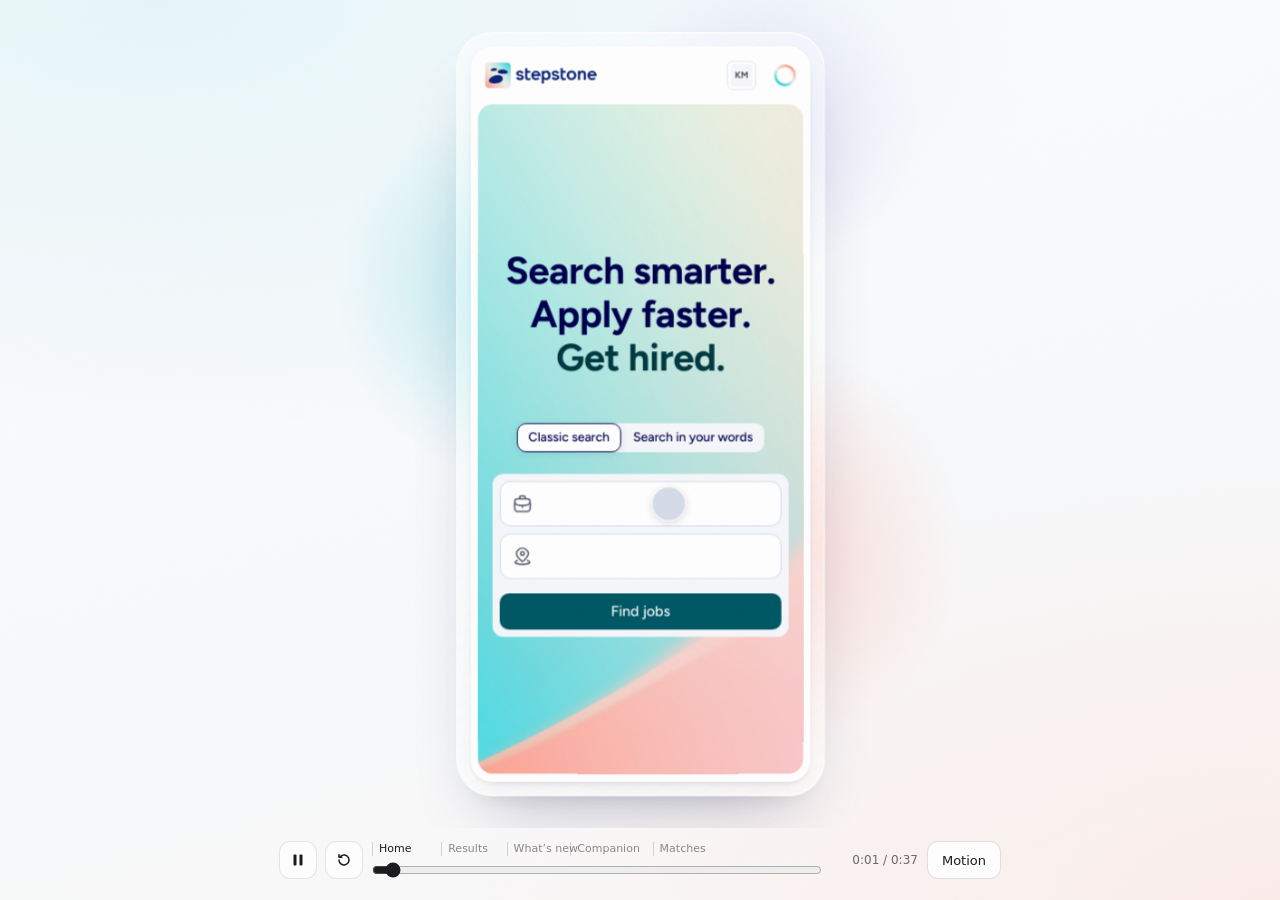
==== demos/stepstone/index.html @ a280b24b "Add animated Stepstone product demo to the Stepstone work card Five-state AI job search walkthrough " ====
<!doctype html>
<html lang="en">
  <head>
    <meta charset="utf-8" />
    <meta name="viewport" content="width=device-width, initial-scale=1" />
    <title>Stepstone — AI job search, product demo</title>
    <link rel="preconnect" href="https://fonts.googleapis.com" />
    <link rel="preconnect" href="https://fonts.gstatic.com" crossorigin />
    <!-- Relative Pro (Genesis) is proprietary: use it if installed locally,
         otherwise Figtree is the closest open match in rhythm and shapes. -->
    <link
      href="https://fonts.googleapis.com/css2?family=Figtree:wght@400;500;700&display=swap"
      rel="stylesheet"
    />
    <link rel="stylesheet" href="demo.css?v=3" />
  </head>
  <body>
    <main class="viewer">
      <div class="stage" id="stage">
        <div class="fitbox" id="fitbox">
          <span class="orb orb--teal" aria-hidden="true"></span>
          <span class="orb orb--lilac" aria-hidden="true"></span>
          <span class="orb orb--peach" aria-hidden="true"></span>
          <div class="cam" id="cam">
            <div class="glass" aria-hidden="true"></div>
            <div class="phone" id="phone" aria-label="Animated product demo" role="img">

              <!-- ═════════ BASE: header shared by Home + Results ═════════ -->
              <header class="hdr" id="hdr">
                <div class="brand" id="brand">
                  <span class="brand-icon">
                    <img class="brand-bg" src="assets/logo-bg.svg" alt="" />
                    <img class="brand-stones" src="assets/logo-stones.svg" alt="" />
                  </span>
                  <img class="brand-word" src="assets/wordmark.svg" alt="stepstone" />
                </div>
                <div class="menu" id="menu">
                  <span class="avatar"><span><i>KM</i></span></span>
                  <img class="spin24" id="hdrSpin" src="assets/ai-spinner.svg" alt="" />
                </div>
              </header>

              <!-- ═════════ STATE 1: Home / Search ═════════ -->
              <section class="home" id="home">
                <div class="hero-bg" id="heroBg">
                  <img class="hero-grad" id="heroGrad" src="assets/home-gradient.png" alt="" />
                </div>
                <div class="hero-content">
                  <h1 class="headline" id="headline">
                    <span>Search smarter.</span>
                    <span>Apply faster.</span>
                    <span class="hired">Get hired.</span>
                  </h1>
                  <div class="search-options">
                    <div class="seg" id="seg">
                      <span class="seg-item is-on">Classic search</span>
                      <span class="seg-item">Search in your words</span>
                    </div>
                    <div class="fields" id="fields">
                      <div class="field" id="inJob">
                        <img src="assets/icon-jobs.svg" alt="" />
                        <span class="field-val"><span id="valJob" data-text="Product Manager"></span><i class="caret" id="caretJob"></i></span>
                      </div>
                      <div class="field" id="inLoc">
                        <img src="assets/icon-location.svg" alt="" />
                        <span class="field-val"><span id="valLoc" data-text="London"></span><i class="caret" id="caretLoc"></i></span>
                      </div>
                      <div class="btn btn-primary btn-block" id="findBtn">Find jobs</div>
                    </div>
                  </div>
                </div>
              </section>

              <!-- Shared surface: search fields → compact criteria header -->
              <div class="morph" id="morphFields"></div>

              <!-- ═════════ STATE 2: Search results ═════════ -->
              <section class="results" id="results">
                <div class="search-track">
                  <div class="track-tabs">
                    <span class="track-plus" id="trackPlus"><img src="assets/icon-plus.svg" alt="" /></span>
                    <span class="track-tab" id="trackTab">
                      <span class="track-tab-label" id="tabLabel">Product Manager</span>
                      <img src="assets/icon-remove.svg" alt="" />
                    </span>
                  </div>
                  <div class="content-area" id="contentArea">
                    <div class="search-content">
                      <div class="chips">
                        <span class="chip" id="chipJob"><span id="chipJobLabel">Product Manager</span></span>
                        <span class="chip" id="chipLoc"><span id="chipLocLabel">London</span><b class="mi" id="chipLocMi">+10mi</b></span>
                        <span class="chip" id="chipMan"><span>Manchester</span><b class="mi">+10mi</b></span>
                      </div>
                      <span class="pencil" id="pencil"><img src="assets/icon-pencil.svg" alt="" /></span>
                    </div>
                    <div class="impact" id="impact">
                      <span class="jobs-count"><img src="assets/icon-jobs16.svg" alt="" />453 Jobs</span>
                      <span class="fit fit--plain"><i class="bar"><b></b><b></b><b></b></i>Strong search</span>
                    </div>
                  </div>
                </div>

                <div class="list" id="list">
                  <div class="toolbar" id="toolbar">
                    <span class="tool"><img src="assets/icon-filter.svg" alt="" />Filters<b class="count">2</b></span>
                    <span class="tool">Best match<img src="assets/icon-sort.svg" alt="" class="sort" /></span>
                  </div>

                  <article class="job" id="job1">
                    <div class="job-top">
                      <span class="co-logo"><img src="assets/logo-wise.png" alt="" /></span>
                      <span class="job-feedback">
                        <img src="assets/icon-not-for-me.svg" alt="" />
                        <img src="assets/icon-heart.svg" alt="" />
                      </span>
                    </div>
                    <div class="job-role">
                      <span class="job-co">Wise</span>
                      <span class="job-title">Senior Product manager</span>
                    </div>
                    <div class="job-body">
                      <div class="job-meta">
                        <span><img src="assets/icon-map-marker.svg" alt="" class="i-marker" />London</span>
                        <span><img src="assets/icon-clock.svg" alt="" />Full time</span>
                        <span><img src="assets/icon-salary.svg" alt="" />69,000 - 91,000 £/year*</span>
                      </div>
                      <div class="ai-summary">
                        <span class="ai-summary-text">In this role you’ll help teams in a live environment. A CSCS card, own tools and previous experience fitting kitchens in live environments is required.</span>
                        <span class="ai-summary-btn"><img src="assets/icon-chevron-down.svg" alt="" /></span>
                      </div>
                      <div class="job-foot">
                        <span class="fit" id="fitJob1"><i class="bar"><b></b><b></b><b></b></i>High interview chance!</span>
                        <span class="posted">1 day ago</span>
                      </div>
                    </div>
                  </article>

                  <article class="job" id="job2">
                    <div class="job-top">
                      <span class="co-logo"><img src="assets/logo-gitlab.svg" alt="" /></span>
                      <span class="job-feedback">
                        <img src="assets/icon-not-for-me.svg" alt="" />
                        <img src="assets/icon-heart.svg" alt="" />
                      </span>
                    </div>
                    <div class="job-role">
                      <span class="job-co">Gitlab</span>
                      <span class="job-title">Senior Product manager</span>
                    </div>
                    <div class="job-body">
                      <div class="job-meta">
                        <span><img src="assets/icon-map-marker.svg" alt="" class="i-marker" />Koblenz, Berlin, Hamburg, Martinsried</span>
                        <span><img src="assets/icon-clock.svg" alt="" />Full time</span>
                        <span><img src="assets/icon-salary.svg" alt="" />69,000 - 91,000 €/year*</span>
                      </div>
                      <div class="ai-summary">
                        <span class="ai-summary-text">In this role you’ll install display kitchens in a live showroom environment. A CSCS card, own tools and previous experience fitting kitchens in live environments is required.</span>
                        <span class="ai-summary-btn"><img src="assets/icon-chevron-down.svg" alt="" /></span>
                      </div>
                      <div class="job-foot">
                        <span class="fit"><i class="bar"><b></b><b></b><b></b></i>Strong fit!</span>
                        <span class="posted">1 day ago</span>
                      </div>
                    </div>
                  </article>
                </div>
              </section>

              <!-- ═════════ STATE 3: What's new ═════════ -->
              <div class="overlay" id="overlay"></div>
              <!-- Shared surface: modal card → Companion page -->
              <div class="sheet" id="sheet"></div>
              <div class="modal" id="modal">
                <div class="modal-head">
                  <div class="modal-tagrow" id="mTag">
                    <span class="tag-new">What’s new</span>
                    <img src="assets/icon-close.svg" alt="" class="modal-close" />
                  </div>
                  <h2 class="modal-title" id="mTitle">Your personal AI job agent</h2>
                </div>
                <p class="modal-body" id="mBody">Compare jobs side by side, check salaries, refine your search by asking, and see which jobs fit you best and why.</p>
                <div class="modal-foot" id="mFoot">
                  <span class="btn btn-link" id="laterBtn">Try it later</span>
                  <span class="btn btn-primary" id="tryBtn">Try it now</span>
                </div>
              </div>

              <!-- Shared surface: suggestion card → user request bubble -->
              <div class="morph" id="morphBubble"></div>

              <!-- ═════════ STATE 4: Companion intro ═════════ -->
              <section class="companion" id="companion">
                <img class="back" id="back" src="assets/icon-back.svg" alt="" />
                <div class="comp-content">
                  <div class="welcome">
                    <p class="intro" id="intro">Hi, I’m <span class="lisa">Lisa</span>, the Stepstone-AI for your job searches and applications.</p>
                    <p class="intro-desc" id="introDesc">Whether you're looking for the right job, fine-tuning your CV, or ready to apply — I'm here to help.</p>
                  </div>
                  <div class="suggestions" id="suggestions">
                    <div class="sugg-head" id="suggHead">
                      <span>Suggestions</span>
                      <span class="tracker"><i class="on"></i><i></i><i></i></span>
                    </div>
                    <div class="sugg-row">
                      <div class="prompt" id="prompt1">
                        <img src="assets/icon-fire.svg" alt="" class="prompt-icon" id="p1Icon" />
                        <span class="prompt-label" id="p1Label">Show my strongest matches and why</span>
                        <img src="assets/icon-arrow-up.svg" alt="" class="prompt-arrow" id="p1Arrow" />
                      </div>
                      <div class="prompt" id="prompt2">
                        <img src="assets/icon-suggest.svg" alt="" class="prompt-icon" />
                        <span class="prompt-label">Help me understand my results</span>
                        <img src="assets/icon-arrow-up.svg" alt="" class="prompt-arrow" />
                      </div>
                      <div class="prompt" id="prompt3">
                        <img src="assets/icon-fire.svg" alt="" class="prompt-icon" />
                        <span class="prompt-label">Get answers about my job search</span>
                        <img src="assets/icon-arrow-up.svg" alt="" class="prompt-arrow" />
                      </div>
                    </div>
                  </div>
                </div>
                <!-- Persistent interaction area (shared by intro + matches) -->
                <div class="interaction" id="interaction">
                  <div class="ask">
                    <span class="ask-ph">Ask anything...</span>
                    <span class="ask-send"><img src="assets/icon-arrow-up.svg" alt="" /></span>
                  </div>
                  <p class="disclaimer">Lisa is an AI assistant and may make mistakes.<br />Learn more in our <u>Privacy Policy</u> and our <u>AI-FAQ</u>s.</p>
                </div>
              </section>

              <!-- ═════════ STATE 5: Personalised matches ═════════ -->
              <section class="chat" id="chat">
                <div class="chat-inner" id="chatInner">
                  <div class="bubble" id="bubble"><span>Show my strongest matches and why</span></div>
                  <p class="answer" id="answer">Focusing on roles that lean into that "Design Engineering" hybrid you’re after—where the AI isn't just a feature, but core to the product.</p>
                  <div class="suggested">
                    <div class="matches" id="matches">
                      <div class="match">
                        <div class="match-head" id="m1Head">
                          <span class="co-logo co-logo--lg"><img src="assets/logo-synthesia.jpg" alt="" /></span>
                          <span class="match-names"><span>Synthesia</span><b>Principal Product Designer</b></span>
                          <img src="assets/icon-chevron-down.svg" alt="" class="match-chev" />
                        </div>
                        <span class="fit" id="m1Fit"><i class="bar"><b></b><b></b><b></b></i><span class="fit-text">High interview chance!</span></span>
                        <div class="match-actions" id="m1Act">
                          <span class="btn-sm btn-sm--secondary">View job detail</span>
                          <span class="btn-sm btn-sm--primary">Apply</span>
                        </div>
                      </div>
                      <i class="divider" id="mDivider"></i>
                      <div class="match">
                        <div class="match-head" id="m2Head">
                          <span class="co-logo co-logo--lg"><img src="assets/logo-faculty.jpg" alt="" /></span>
                          <span class="match-names"><span>Faculty</span><b>Senior/Staff Product Designer</b></span>
                          <img src="assets/icon-chevron-down.svg" alt="" class="match-chev" />
                        </div>
                        <span class="fit" id="m2Fit"><i class="bar"><b></b><b></b><b></b></i><span class="fit-text">High interview chance!</span></span>
                        <div class="match-actions" id="m2Act">
                          <span class="btn-sm btn-sm--secondary">View job detail</span>
                          <span class="btn-sm btn-sm--primary">Apply</span>
                        </div>
                      </div>
                    </div>
                    <div class="reactions" id="reactions">
                      <span><img src="assets/icon-thumbs-up.svg" alt="" /></span>
                      <span><img src="assets/icon-thumbs-down.svg" alt="" /></span>
                    </div>
                  </div>
                </div>
              </section>

              <!-- ═════════ TOP LAYER: shared elements in flight ═════════ -->
              <div class="ai-spin" id="aiSpin">
                <span class="ai-ring" id="aiRing"></span>
                <img class="spin24" id="aiSpinImg" src="assets/ai-spinner.svg" alt="" />
              </div>
              <span class="ghost" id="ghostJob">Product Manager</span>
              <span class="ghost" id="ghostLoc">London</span>
              <span class="touch" id="touch"></span>
              <div class="curtain" id="curtain"></div>
            </div>
          </div>
        </div>
      </div>

      <!-- ═════════ PLAYER CONTROLS ═════════ -->
      <div class="controls" id="controls">
        <div class="transport">
          <button type="button" class="ctl ctl-play" id="playBtn" aria-label="Pause">
            <svg viewBox="0 0 16 16" class="ic-pause"><rect x="3.5" y="2.5" width="3" height="11" rx="1"/><rect x="9.5" y="2.5" width="3" height="11" rx="1"/></svg>
            <svg viewBox="0 0 16 16" class="ic-play"><path d="M4.5 2.9v10.2a.6.6 0 0 0 .92.5l8-5.1a.6.6 0 0 0 0-1l-8-5.1a.6.6 0 0 0-.92.5Z"/></svg>
          </button>
          <button type="button" class="ctl" id="restartBtn" aria-label="Restart">
            <svg viewBox="0 0 16 16"><path d="M3 8a5 5 0 1 0 1.6-3.7M3 2.5v2.8h2.8" fill="none" stroke="currentColor" stroke-width="1.5" stroke-linecap="round" stroke-linejoin="round"/></svg>
          </button>
          <div class="scrub">
            <div class="scenes" id="scenes"></div>
            <input type="range" id="scrub" min="0" max="40" step="0.01" value="0" aria-label="Timeline" />
          </div>
          <span class="time" id="time">0:00 / 0:40</span>
          <button type="button" class="ctl ctl-text" id="settingsBtn" aria-expanded="false">Motion</button>
        </div>

        <form class="params" id="params" hidden>
          <label>Transition duration <output data-for="speed"></output>
            <input type="range" name="speed" min="0.6" max="1.6" step="0.05" value="1" /></label>
          <label>Scene hold <output data-for="hold"></output>
            <input type="range" name="hold" min="0.6" max="1.6" step="0.05" value="1" /></label>
          <label>Stagger <output data-for="stagger"></output>
            <input type="range" name="stagger" min="0" max="160" step="5" value="70" /></label>
          <label>Modal start scale <output data-for="modalScale"></output>
            <input type="range" name="modalScale" min="0.9" max="1" step="0.005" value="0.97" /></label>
          <label>Card entrance distance <output data-for="cardDist"></output>
            <input type="range" name="cardDist" min="0" max="40" step="1" value="16" /></label>
          <label>Easing
            <select name="easing">
              <option value="calm" selected>Calm (default)</option>
              <option value="crisp">Crisp</option>
              <option value="soft">Soft</option>
            </select></label>
          <label class="check"><input type="checkbox" name="touch" checked /> Touch indicator</label>
          <label class="check"><input type="checkbox" name="camera" checked /> Camera drift</label>
          <label class="check"><input type="checkbox" name="loop" checked /> Loop</label>
          <label class="check"><input type="checkbox" name="reduced" /> Reduced-motion version</label>
          <button type="reset" class="ctl ctl-text">Reset</button>
        </form>
      </div>
    </main>

    <script src="demo.js?v=2"></script>
  </body>
</html>
---- demos/stepstone/demo.css ----
/* ──────────────────────────────────────────────────────────────
   Stepstone AI job search — product demo
   Tokens mirror Genesis (Figma DL-2.5). Every animated value is
   driven from demo.js; CSS only defines rest states and the
   numeric custom properties (--f, --h, --mix) the timeline tweens.
   ────────────────────────────────────────────────────────────── */

:root {
  --text: #000050;
  --text-2: #4e5463;
  --placeholder: #6c7284;
  --border: #d6ddeb;
  --border-subdued: #e5e9f2;
  --bg-2: #f5f7fa;
  --accent: #e6f0ff;
  --accent-subdued: #f5f9ff;
  --action: #005966;
  --action-hover: #00434d;
  --deep-teal: #003a42;
  --focus: #0c2577;
  --font: "Relative Pro", "Figtree", system-ui, -apple-system, "Segoe UI", sans-serif;
}

* { box-sizing: border-box; margin: 0; padding: 0; }
img { display: block; }

html, body { height: 100%; }
body {
  /* Quiet cool-neutral wash, tinted with the Lisa gradient's hues. */
  background:
    radial-gradient(120% 80% at 12% 0%, rgba(98, 210, 219, 0.14), transparent 60%),
    radial-gradient(110% 80% at 100% 100%, rgba(251, 140, 120, 0.11), transparent 60%),
    linear-gradient(165deg, #fdfdfe 0%, #f8fafc 55%, #fcfaf9 100%);
  background-attachment: fixed;
  color: #1d1d1f;
  font: 14px/1.4 system-ui, -apple-system, "Segoe UI", sans-serif;
  -webkit-font-smoothing: antialiased;
}

/* ═════════ Viewer ═════════ */
.viewer {
  position: relative;
  height: 100vh;
  height: 100dvh;
  display: flex;
  flex-direction: column;
}
.stage {
  position: relative;
  flex: 1;
  min-height: 0;
  overflow: hidden;
}
/* Fine grain keeps the gradients from banding and gives the glass texture to frost. */
.viewer::after {
  content: "";
  position: absolute; inset: 0;
  pointer-events: none;
  opacity: 0.025;
  background-image: url("data:image/svg+xml,%3Csvg xmlns='http://www.w3.org/2000/svg' width='160' height='160'%3E%3Cfilter id='n'%3E%3CfeTurbulence type='fractalNoise' baseFrequency='.85' numOctaves='2' stitchTiles='stitch'/%3E%3CfeColorMatrix values='0 0 0 0 0 0 0 0 0 0 0 0 0 0 0 0 0 0 .6 0'/%3E%3C/filter%3E%3Crect width='100%25' height='100%25' filter='url(%23n)'/%3E%3C/svg%3E");
}
/* Layout size stays 375×812; the scale only fits it to the stage. */
.fitbox {
  --glass: 16px;
  position: absolute;
  left: 50%; top: 50%;
  width: 375px; height: 812px;
  margin: -406px 0 0 -187.5px;
  transform: scale(var(--fit, 1));
  transform-origin: 50% 50%;
}
.cam { position: relative; width: 100%; height: 100%; transform-origin: 50% 40%; will-change: transform; }

/* Soft colour behind the glass so the frost has something to diffuse. */
.orb {
  position: absolute;
  border-radius: 50%;
  pointer-events: none;
}
.orb--teal {
  left: -150px; top: 60px; width: 420px; height: 420px;
  background: radial-gradient(closest-side, rgba(98, 210, 219, 0.42), rgba(98, 210, 219, 0));
}
.orb--peach {
  right: -170px; bottom: 30px; width: 460px; height: 460px;
  background: radial-gradient(closest-side, rgba(251, 140, 120, 0.3), rgba(251, 140, 120, 0));
}
.orb--lilac {
  right: -120px; top: -90px; width: 340px; height: 340px;
  background: radial-gradient(closest-side, rgba(176, 164, 236, 0.26), rgba(176, 164, 236, 0));
}

/* Frosted glass container around the device. */
.glass {
  position: absolute;
  inset: calc(var(--glass) * -1);
  border-radius: calc(24px + var(--glass));
  background: linear-gradient(150deg, rgba(255, 255, 255, 0.62) 0%, rgba(255, 255, 255, 0.28) 55%, rgba(255, 255, 255, 0.4) 100%);
  -webkit-backdrop-filter: blur(24px) saturate(160%);
  backdrop-filter: blur(24px) saturate(160%);
  border: 1px solid rgba(255, 255, 255, 0.75);
  box-shadow:
    inset 0 1px 0 rgba(255, 255, 255, 0.95),
    inset 0 -1px 1px rgba(255, 255, 255, 0.35),
    0 40px 80px -36px rgba(18, 28, 72, 0.3),
    0 14px 30px -18px rgba(18, 28, 72, 0.14);
}

/* ═════════ Phone ═════════ */
.phone {
  position: relative;
  width: 375px;
  height: 812px;
  overflow: hidden;
  border-radius: 24px;
  background: #fff;
  /* Sits on the glass, so just a close contact shadow — no outline. */
  box-shadow: 0 2px 6px rgba(18, 28, 72, 0.06), 0 10px 24px -14px rgba(18, 28, 72, 0.16);
  font-family: var(--font);
  color: var(--text);
  font-size: 16px;
  line-height: 24px;
  pointer-events: none;
  user-select: none;
  isolation: isolate;
  -webkit-font-smoothing: antialiased;
  text-rendering: geometricPrecision;
}
.phone > * { position: absolute; }

b { font-weight: 700; }

/* ═════════ Header ═════════ */
.hdr {
  left: 0; top: 0; width: 375px; height: 64px;
  padding: 12px 16px;
  display: flex; align-items: center; justify-content: space-between;
  background: #fff;
  z-index: 2;
}
.brand { display: flex; align-items: center; gap: 6px; padding-right: 8px; }
.brand-icon {
  position: relative; width: 28px; height: 28px;
  -webkit-mask: url(assets/logo-mask.svg) 0 0 / 28px 28px no-repeat;
  mask: url(assets/logo-mask.svg) 0 0 / 28px 28px no-repeat;
}
.brand-bg { position: absolute; inset: 0; width: 28px; height: 28px; }
.brand-stones { position: absolute; left: 3.95px; top: 6.09px; width: 21.081px; height: 16.939px; }
.brand-word { width: 88.656px; height: 16.895px; margin-top: 1px; margin-right: 8px; }
.menu { display: flex; align-items: center; gap: 16px; }
.avatar {
  width: 40px; height: 40px; padding: 4px;
  display: grid; place-items: center;
}
.avatar > span {
  width: 32px; height: 32px; padding: 3px;
  border: 1px solid var(--border-subdued); border-radius: 6px;
  background: #fff;
}
.avatar i {
  width: 100%; height: 100%;
  display: grid; place-items: center;
  border-radius: 4px; background: var(--bg-2);
  font-style: normal; font-size: 10px; line-height: 14px; font-weight: 700;
  color: var(--text-2);
}
.spin24 { width: 24px; height: 24px; }

/* ═════════ Home ═════════ */
.home { left: 0; top: 64px; width: 375px; height: 748px; }
.hero-bg {
  position: absolute; left: 8px; top: 0; width: 359px; height: 739px;
  border-radius: 16px; overflow: hidden;
}
.hero-grad {
  position: absolute; left: -236px; top: -3px; width: 1333px; height: 750px;
  object-fit: cover; max-width: none;
  will-change: transform;
}
.hero-content {
  position: absolute; inset: 0;
  padding: 0 24px;
  display: flex; flex-direction: column; align-items: center; justify-content: center;
  gap: 48px;
}
.headline {
  width: 100%;
  display: flex; flex-direction: column; align-items: center;
  font-size: 42px; line-height: 48px; font-weight: 700;
  letter-spacing: -0.01em;
  text-align: center; color: var(--text);
}
.headline .hired { color: var(--deep-teal); }
.search-options { width: 100%; display: flex; flex-direction: column; align-items: center; gap: 24px; }
.seg { display: flex; background: var(--bg-2); border-radius: 10px; }
.seg-item {
  padding: 3px 12px; border-radius: 10px; border: 1px solid transparent;
  font-size: 14px; line-height: 24px; font-weight: 500; white-space: nowrap;
}
.seg-item.is-on { background: #fff; border-color: var(--text); filter: drop-shadow(0 2px 4px rgba(0, 0, 0, 0.08)); }

.fields {
  width: 100%;
  padding: 8px;
  border-radius: 12px;
  background: rgba(245, 247, 250, var(--bgA, 1));
  display: flex; flex-direction: column; gap: 8px;
}
.field {
  --f: 0;
  display: flex; align-items: center; gap: 12px;
  height: 50px; padding: 12px;
  background: #fff;
  border: 1px solid color-mix(in srgb, var(--focus) calc(var(--f) * 100%), var(--border));
  box-shadow: inset 0 0 0 calc(var(--f) * 1px) var(--focus);
  border-radius: 12px;
}
.field img { width: 24px; height: 24px; flex: none; }
.field-val { position: relative; display: flex; align-items: center; height: 24px; opacity: 0.8; font-size: 16px; line-height: 24px; }
.caret {
  display: block; width: 1.5px; height: 20px; margin-left: 1px;
  background: var(--text); border-radius: 1px; opacity: 0;
}
.btn {
  display: inline-flex; align-items: center; justify-content: center;
  padding: 8px 16px; border-radius: 10px;
  font-size: 16px; line-height: 24px; font-weight: 500; white-space: nowrap;
}
.btn-primary {
  --h: 0;
  background: color-mix(in srgb, var(--action-hover) calc(var(--h) * 100%), var(--action));
  color: #fff;
}
.btn-block { width: 100%; height: 40px; margin-top: 8px; }
.btn-link { color: var(--text); }

/* Shared morph surfaces (geometry via clip-path, colour via --mix) */
.morph {
  left: 0; top: 0; width: 375px; height: 812px;
  opacity: 0; visibility: hidden;
  --mix: 0;
}
#morphFields { background: color-mix(in srgb, var(--accent) calc(var(--mix) * 100%), var(--bg-2)); z-index: 1; }
#morphBubble { background: color-mix(in srgb, var(--accent-subdued) calc(var(--mix) * 100%), var(--accent)); z-index: 5; }

/* ═════════ Results ═════════ */
.results { left: 0; top: 80px; width: 375px; z-index: 1; }
.search-track { padding: 0 8px; display: flex; flex-direction: column; }
.track-tabs { display: flex; align-items: center; width: 344px; position: relative; z-index: 2; }
.track-plus { width: 40px; height: 36px; display: grid; place-items: center; }
.track-plus img { width: 15.5px; height: 15.5px; }
.track-tab {
  display: flex; align-items: center; gap: 8px;
  padding: 8px 12px; max-width: 188px;
  background: var(--accent);
  border-radius: 12px 12px 0 0;
  font-size: 14px; line-height: 20px; font-weight: 500;
}
.track-tab img { width: 20px; height: 20px; padding: 5.37px 5.38px; }
.content-area {
  border: 2px solid var(--accent);
  border-radius: 12px;
  overflow: hidden;
  background: #fff;
}
.search-content {
  display: flex; align-items: flex-start; gap: 4px;
  padding: 12px;
  background: var(--accent);
  border-radius: 0 0 12px 12px;
}
.chips { flex: 1; display: flex; flex-wrap: wrap; gap: 8px; align-items: center; }
.chip {
  display: inline-flex; align-items: center; gap: 4px;
  height: 24px; padding: 0 8px;
  background: #fff; border-radius: 10px;
  font-size: 12px; line-height: 18px; white-space: nowrap;
}
.mi {
  height: 16px; padding: 0 4px; border-radius: 4px;
  background: #ebeef5; font-weight: 500;
  font-size: 12px; line-height: 16px;
}
.pencil { width: 28px; height: 28px; display: grid; place-items: center; }
.pencil img { width: 14.25px; height: 14.25px; }
.impact {
  height: 48px; padding: 8px 16px;
  display: flex; align-items: center; justify-content: space-between;
  font-size: 14px; line-height: 20px; font-weight: 500;
}
.jobs-count { display: flex; align-items: center; gap: 4px; }
.jobs-count img { width: 16px; height: 16px; }

/* Fit score tag */
.fit {
  display: inline-flex; align-items: center; gap: 8px;
  height: 24px; padding: 4px 8px;
  border-radius: 4px;
  background: #f2fdfb;
  font-size: 14px; line-height: 20px; font-weight: 500;
  color: var(--deep-teal);
  white-space: nowrap;
}
.fit--plain { background: none; padding: 4px 0; color: var(--text); }
.bar { display: flex; gap: 2px; width: 24px; height: 6px; border-radius: 2px; overflow: hidden; flex: none; }
.bar b { flex: 1; height: 8px; margin-top: -1px; transform-origin: 0 50%; }
.bar b:nth-child(1) { background: #d2f3f5; }
.bar b:nth-child(2) { background: #88dbe1; }
.bar b:nth-child(3) { background: #30b4c4; }

.list { margin-top: 16px; padding: 0 8px; display: flex; flex-direction: column; gap: 12px; }
.toolbar { height: 32px; display: flex; align-items: center; justify-content: space-between; }
.tool {
  display: flex; align-items: center; gap: 8px;
  padding: 4px 8px;
  font-size: 14px; line-height: 20px; font-weight: 500;
}
.tool img { width: 16px; height: 16px; }
.tool img.sort { width: 8.25px; height: 11px; margin: 0 3.87px; }
.count {
  height: 20px; padding: 0 6px; border-radius: 4px; background: #ebeef5;
  font-size: 12px; line-height: 20px; font-weight: 500;
}

.job {
  display: flex; flex-direction: column; gap: 12px;
  border: 1px solid var(--border-subdued);
  border-radius: 12px;
  background: #fff;
}
.job-top { display: flex; justify-content: space-between; align-items: flex-start; padding: 16px 16px 0; }
.co-logo {
  width: 40px; height: 40px; padding: 2.875px;
  border: 0.719px solid var(--border);
  border-radius: 5.75px;
  background: #fff;
  overflow: hidden;
}
.co-logo img { width: 100%; height: 100%; object-fit: cover; border-radius: 2px; }
.job-feedback { display: flex; gap: 16px; }
.job-feedback img { width: 24px; height: 24px; margin: 2px; }
.job-role { display: flex; flex-direction: column; gap: 4px; padding: 0 16px; }
.job-co { font-size: 14px; line-height: 20px; }
.job-title { font-size: 18px; line-height: 26px; font-weight: 700; white-space: nowrap; overflow: hidden; text-overflow: ellipsis; }
.job-body { display: flex; flex-direction: column; gap: 16px; padding: 4px 16px 16px; }
.job-meta { display: flex; flex-direction: column; gap: 12px; }
.job-meta span {
  display: flex; align-items: center; gap: 8px;
  font-size: 16px; line-height: 24px; font-weight: 500; white-space: nowrap;
}
.job-meta img { width: 24px; height: 24px; }
.job-meta img.i-marker { padding: 2.25px 3.25px; }
.ai-summary {
  display: flex; align-items: center; gap: 8px;
  padding: 8px 12px;
  background: var(--bg-2); border-radius: 12px;
}
.ai-summary-text {
  flex: 1; min-width: 0;
  font-size: 14px; line-height: 20px;
  white-space: nowrap; overflow: hidden; text-overflow: ellipsis;
}
.ai-summary-btn { width: 28px; height: 28px; display: grid; place-items: center; }
.ai-summary-btn img { width: 11px; height: 5.73px; }
.job-foot { display: flex; justify-content: space-between; align-items: center; }
.posted { padding: 0 8px; font-size: 14px; line-height: 24px; font-weight: 500; }

/* ═════════ What's new ═════════ */
.overlay {
  inset: 0;
  background: rgba(0, 0, 0, 0.26); /* overlay 65% @ 40% opacity */
  z-index: 3;
  opacity: 0;
}
.sheet {
  left: 0; top: 0; width: 375px; height: 812px;
  background: #fff;
  z-index: 3;
  opacity: 0; visibility: hidden;
}
.modal {
  left: 8px; top: 64px; width: 359px;
  background: #fff;
  border-radius: 16px;
  box-shadow: 0 4px 16px rgba(0, 0, 0, 0.12);
  z-index: 4;
  opacity: 0;
  transform-origin: 50% 0;
}
.modal-head { padding: 16px 16px 8px; display: flex; flex-direction: column; gap: 16px; }
.modal-tagrow { display: flex; align-items: flex-start; justify-content: space-between; }
.tag-new {
  height: 24px; padding: 0 8px; border-radius: 4px;
  background: #f6eefc; color: #460a52;
  font-size: 14px; line-height: 24px; font-weight: 500;
}
.modal-close { width: 20px; height: 20px; padding: 5.37px 5.38px; }
.modal-title { padding-bottom: 2px; font-size: 20px; line-height: 28px; font-weight: 700; }
.modal-body { padding: 0 16px 8px; font-size: 14px; line-height: 20px; }
.modal-foot { padding: 16px; display: flex; align-items: center; justify-content: space-between; }

/* ═════════ Companion ═════════ */
.companion { inset: 0; z-index: 6; }
.back { position: absolute; left: 12px; top: 18px; width: 28px; height: 28px; }
.comp-content {
  position: absolute; left: 0; right: 0; top: 84px; bottom: 196px;
  padding: 20px 20px 0;
  display: flex; flex-direction: column; align-items: center; gap: 24px;
}
.welcome { flex: 1; width: 100%; display: flex; flex-direction: column; justify-content: center; gap: 16px; }
.intro { font-size: 32px; line-height: 36px; font-weight: 500; letter-spacing: -0.005em; }
.lisa {
  background: linear-gradient(-66.19deg, rgb(98, 210, 219) 10.6%, rgb(218, 172, 183) 42.7%, rgb(251, 140, 120) 86.2%);
  -webkit-background-clip: text; background-clip: text;
  color: transparent;
}
.w { display: inline-block; white-space: pre; }
.intro-desc { font-size: 18px; line-height: 26px; color: var(--text-2); }
.suggestions { width: 343px; flex: none; display: flex; flex-direction: column; gap: 12px; }
.sugg-head { display: flex; align-items: center; justify-content: space-between; font-size: 16px; line-height: 24px; }
.tracker { display: flex; gap: 8px; min-width: 80px; justify-content: flex-end; }
.tracker i { width: 8px; height: 8px; border-radius: 999px; background: var(--border); }
.tracker i.on { width: 24px; background: var(--focus); }
.sugg-row { display: flex; gap: 8px; }
.prompt {
  --h: 0;
  position: relative;
  flex: none; width: 280px; height: 114px;
  padding: 16px;
  display: flex; flex-direction: column; gap: 12px;
  border-radius: 16px;
  border: 4px solid transparent;
  isolation: isolate;
}
.prompt::before {
  content: ""; position: absolute; inset: -4px; z-index: -1;
  border-radius: 16px;
  background: color-mix(in srgb, #d9e7fc calc(var(--h) * 100%), var(--accent));
  opacity: var(--bgA, 1);
}
.prompt-icon { width: 20px; height: 20px; }
.prompt-label { padding-right: 16px; font-size: 18px; line-height: 26px; }
.prompt-arrow { position: absolute; right: 12px; bottom: 12px; width: 20px; height: 20px; }

.interaction {
  position: absolute; left: 0; right: 0; bottom: 0;
  padding: 16px 16px 12px;
  display: flex; flex-direction: column; gap: 12px;
  background: #fff;
  z-index: 1;
}
.ask {
  height: 100px; padding: 16px;
  border: 1px solid var(--border); border-radius: 10px;
  display: flex; flex-direction: column; justify-content: space-between;
  background: #fff;
}
.ask-ph { font-size: 14px; line-height: 20px; color: var(--placeholder); }
.ask-send {
  align-self: flex-end;
  width: 28px; height: 28px; border-radius: 8px;
  background: #f1f4f8;
  display: grid; place-items: center;
}
.ask-send img { width: 20px; height: 20px; opacity: 0.55; }
.disclaimer { font-size: 12px; line-height: 18px; color: var(--text-2); text-align: center; }
.disclaimer u { text-underline-offset: 2px; }

/* ═════════ Matches ═════════ */
.chat {
  left: 0; top: 64px; width: 375px; height: 572px; overflow: hidden; z-index: 7;
  /* Content that scrolls up softens under the header instead of cutting. */
  -webkit-mask-image: linear-gradient(to bottom, transparent 0, #000 14px);
  mask-image: linear-gradient(to bottom, transparent 0, #000 14px);
}
.chat-inner { padding: 16px; display: flex; flex-direction: column; align-items: flex-end; gap: 24px; }
.bubble {
  max-width: 328px;
  padding: 12px 16px;
  border-radius: 12px;
  background: var(--accent-subdued);
}
.bubble span { display: block; max-width: 240px; font-size: 16px; line-height: 24px; }
.answer { width: 100%; font-size: 16px; line-height: 24px; }
.suggested { width: 343px; display: flex; flex-direction: column; gap: 12px; }
.matches {
  padding: 4px 4px 16px;
  display: flex; flex-direction: column; gap: 8px;
  border: 1px solid var(--border-subdued);
  border-radius: 16px;
  background: #fff;
  box-shadow: 0 1px 2px rgba(0, 0, 0, 0.06);
}
.match { padding: 12px; display: flex; flex-direction: column; gap: 8px; }
.match-head { display: flex; align-items: flex-start; gap: 12px; }
.co-logo--lg {
  width: 48px; height: 48px; padding: 4px;
  border: 1px solid var(--border-subdued); border-radius: 8px;
}
.co-logo--lg img { border-radius: 4.3px; }
.match-names { flex: 1; display: flex; flex-direction: column; justify-content: center; align-self: center; font-size: 14px; line-height: 20px; }
.match-chev { width: 16px; height: 16px; padding: 5.5px 2.5px 4.77px; }
.match .fit { align-self: flex-start; }
.match-actions { display: flex; gap: 16px; margin-top: 8px; }
.btn-sm {
  flex: 1;
  display: flex; align-items: center; justify-content: center;
  padding: 4px 12px; border-radius: 8px;
  font-size: 14px; line-height: 24px; font-weight: 500;
}
.btn-sm--secondary { border: 1px solid var(--deep-teal); color: var(--deep-teal); background: #fff; }
.btn-sm--primary { background: var(--action); color: #fff; border: 1px solid var(--action); }
.divider { display: block; height: 1px; background: var(--border); transform-origin: 0 50%; }
.reactions { display: flex; gap: 4px; }
.reactions span { width: 24px; height: 24px; display: grid; place-items: center; }
.reactions img { width: 13px; height: 13px; }

/* ═════════ Top layer ═════════ */
.ai-spin { left: 329px; top: 14px; width: 36px; height: 36px; z-index: 8; display: grid; place-items: center; opacity: 0; }
.ai-ring {
  position: absolute; inset: 0;
  border-radius: 100px;
  background: #fff;
  border: 2px solid rgba(255, 255, 255, 0.5);
  background-clip: padding-box;
}
.ai-spin .spin24 { position: relative; }
.ghost {
  left: 0; top: 0;
  z-index: 9;
  font-size: 16px; line-height: 24px;
  white-space: nowrap;
  transform-origin: 0 0;
  opacity: 0; visibility: hidden;
}
.touch {
  left: 0; top: 0; width: 36px; height: 36px; margin: -18px 0 0 -18px;
  border-radius: 50%;
  background: rgba(12, 37, 119, 0.16);
  box-shadow: 0 0 0 1.5px rgba(255, 255, 255, 0.85), 0 2px 10px rgba(0, 0, 40, 0.18);
  z-index: 10;
  opacity: 0;
}
.curtain { inset: 0; background: #fff; z-index: 11; opacity: 0; }

/* Nothing shows until the timeline renders its first frame. */
.phone:not(.is-ready) > * { visibility: hidden; }

/* ═════════ Controls ═════════ */
.controls {
  padding: 14px clamp(16px, 4vw, 40px) 22px;
  display: flex; flex-direction: column; align-items: center; gap: 12px;
}
.transport {
  width: min(720px, 100%);
  display: flex; align-items: center; gap: 10px;
}
.ctl {
  flex: none;
  height: 36px; min-width: 36px;
  display: inline-grid; place-items: center;
  border: 0; border-radius: 10px;
  background: #fff; color: #1d1d1f;
  box-shadow: 0 0 0 1px rgba(0, 0, 0, 0.08);
  font: 500 13px/1 system-ui, -apple-system, sans-serif;
  cursor: pointer;
  transition: background-color 0.16s ease-out, transform 0.16s ease-out;
}
.ctl:hover { background: #f7f7f5; }
.ctl:active { transform: scale(0.97); }
.ctl:focus-visible { outline: 2px solid var(--focus); outline-offset: 2px; }
.ctl svg { width: 16px; height: 16px; fill: currentColor; }
.ctl-text { padding: 0 14px; }
.ctl-play .ic-play { display: none; }
.ctl-play.is-paused .ic-play { display: block; }
.ctl-play.is-paused .ic-pause { display: none; }
.scrub { flex: 1; position: relative; display: flex; flex-direction: column; gap: 6px; }
.scenes { position: relative; height: 14px; font-size: 11px; line-height: 14px; color: #8a8a86; }
.scenes button {
  position: absolute; top: 0;
  border: 0; background: none; padding: 0 0 0 6px;
  font: inherit; color: inherit; cursor: pointer;
  border-left: 1px solid rgba(0, 0, 0, 0.15);
  white-space: nowrap;
}
.scenes button:hover, .scenes button.is-on { color: #1d1d1f; }
.scrub input { width: 100%; accent-color: #1d1d1f; }
@media (max-width: 760px) {
  /* Not enough room for labels: keep the markers as ticks with tooltips. */
  .scenes button { font-size: 0; width: 10px; height: 14px; }
}
.time { flex: none; width: 86px; text-align: right; font-variant-numeric: tabular-nums; color: #6b6b67; font-size: 12px; }
.params {
  width: min(720px, 100%);
  display: grid; grid-template-columns: repeat(auto-fill, minmax(200px, 1fr));
  gap: 10px 20px;
  padding: 16px;
  border-radius: 14px;
  background: #fff;
  box-shadow: 0 0 0 1px rgba(0, 0, 0, 0.06);
  font-size: 12px; color: #4a4a46;
}
.params[hidden] { display: none; }
.params label { display: flex; flex-wrap: wrap; justify-content: space-between; gap: 4px; }
.params label input[type="range"], .params select { width: 100%; accent-color: #1d1d1f; }
.params select { font: inherit; padding: 4px; border-radius: 6px; border: 1px solid #ddd; background: #fff; }
.params output { color: #1d1d1f; font-variant-numeric: tabular-nums; }
.params .check { justify-content: flex-start; align-items: center; gap: 8px; }
.params button { justify-self: start; }

/* ═════════ Embed (portfolio card) ═════════ */
.is-embed .viewer { height: 100%; }
.is-embed .controls { display: none; }
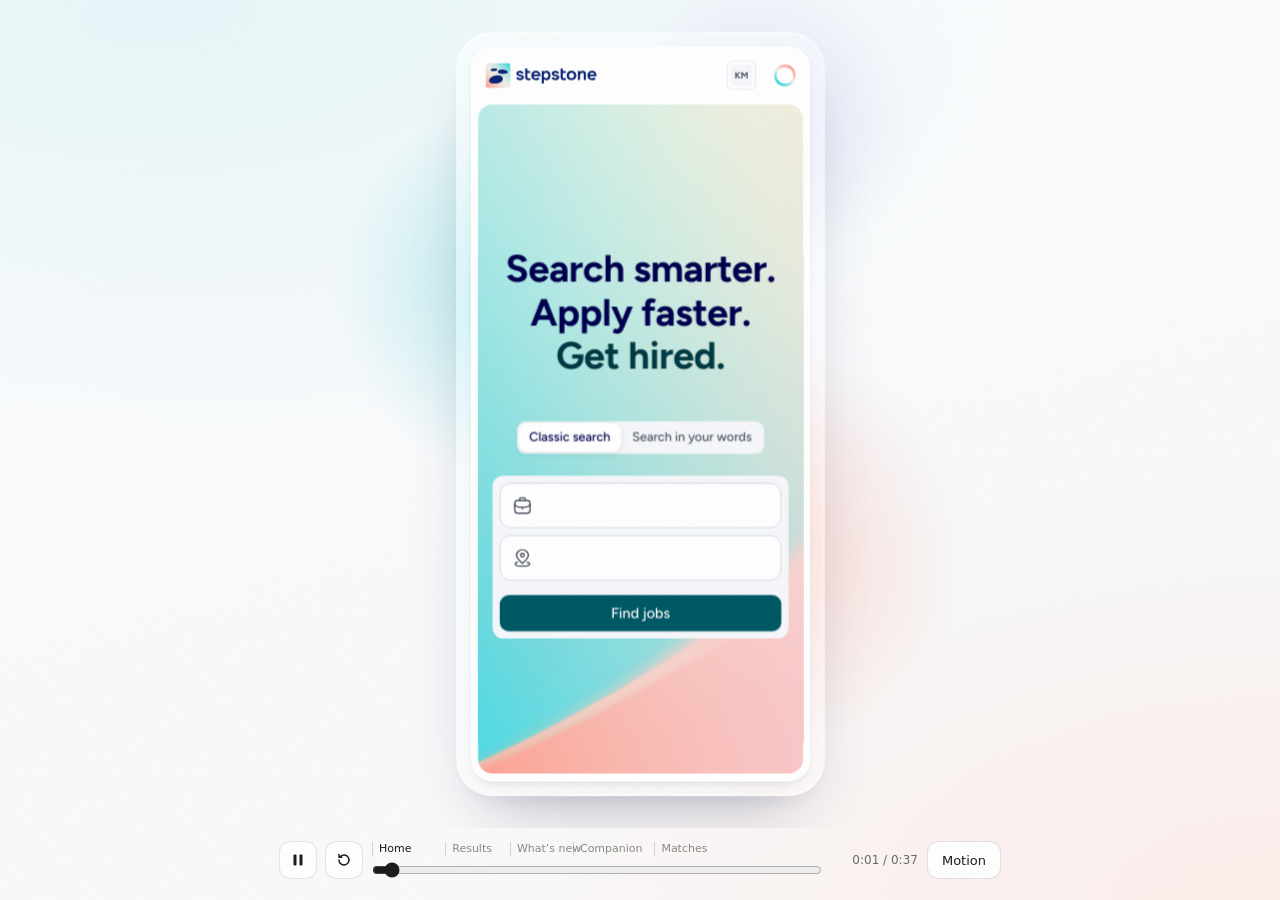
==== commit 6086dad6: "Update Stepstone demo to latest designs and add focus camera Apply the revised Figma (segmented cont" ====
--- a/demos/stepstone/index.html
+++ b/demos/stepstone/index.html
@@ -12,7 +12,7 @@
       href="https://fonts.googleapis.com/css2?family=Figtree:wght@400;500;700&display=swap"
       rel="stylesheet"
     />
-    <link rel="stylesheet" href="demo.css?v=3" />
+    <link rel="stylesheet" href="demo.css?v=4" />
   </head>
   <body>
     <main class="viewer">
@@ -89,7 +89,6 @@
                       <div class="chips">
                         <span class="chip" id="chipJob"><span id="chipJobLabel">Product Manager</span></span>
                         <span class="chip" id="chipLoc"><span id="chipLocLabel">London</span><b class="mi" id="chipLocMi">+10mi</b></span>
-                        <span class="chip" id="chipMan"><span>Manchester</span><b class="mi">+10mi</b></span>
                       </div>
                       <span class="pencil" id="pencil"><img src="assets/icon-pencil.svg" alt="" /></span>
                     </div>
@@ -149,7 +148,7 @@
                     </div>
                     <div class="job-body">
                       <div class="job-meta">
-                        <span><img src="assets/icon-map-marker.svg" alt="" class="i-marker" />Koblenz, Berlin, Hamburg, Martinsried</span>
+                        <span><img src="assets/icon-map-marker.svg" alt="" class="i-marker" />London</span>
                         <span><img src="assets/icon-clock.svg" alt="" />Full time</span>
                         <span><img src="assets/icon-salary.svg" alt="" />69,000 - 91,000 €/year*</span>
                       </div>
@@ -321,7 +320,9 @@
               <option value="soft">Soft</option>
             </select></label>
           <label class="check"><input type="checkbox" name="touch" checked /> Touch indicator</label>
-          <label class="check"><input type="checkbox" name="camera" checked /> Camera drift</label>
+          <label>Camera zoom <output data-for="zoom"></output>
+            <input type="range" name="zoom" min="0" max="1.5" step="0.05" value="1" /></label>
+          <label class="check"><input type="checkbox" name="camera" checked /> Camera follows focus</label>
           <label class="check"><input type="checkbox" name="loop" checked /> Loop</label>
           <label class="check"><input type="checkbox" name="reduced" /> Reduced-motion version</label>
           <button type="reset" class="ctl ctl-text">Reset</button>
@@ -329,6 +330,6 @@
       </div>
     </main>
 
-    <script src="demo.js?v=2"></script>
+    <script src="demo.js?v=5"></script>
   </body>
 </html>
--- a/demos/stepstone/demo.css
+++ b/demos/stepstone/demo.css
@@ -69,7 +69,8 @@
   transform: scale(var(--fit, 1));
   transform-origin: 50% 50%;
 }
-.cam { position: relative; width: 100%; height: 100%; transform-origin: 50% 40%; will-change: transform; }
+/* No will-change: the browser must re-raster while zoomed so text stays crisp. */
+.cam { position: relative; width: 100%; height: 100%; transform-origin: 50% 50%; }
 
 /* Soft colour behind the glass so the frost has something to diffuse. */
 .orb {
@@ -192,12 +193,13 @@
 }
 .headline .hired { color: var(--deep-teal); }
 .search-options { width: 100%; display: flex; flex-direction: column; align-items: center; gap: 24px; }
-.seg { display: flex; background: var(--bg-2); border-radius: 10px; }
+.seg { display: flex; padding: 2px; background: var(--bg-2); border-radius: 10px; }
 .seg-item {
-  padding: 3px 12px; border-radius: 10px; border: 1px solid transparent;
+  padding: 4px 12px; border-radius: 10px;
   font-size: 14px; line-height: 24px; font-weight: 500; white-space: nowrap;
-}
-.seg-item.is-on { background: #fff; border-color: var(--text); filter: drop-shadow(0 2px 4px rgba(0, 0, 0, 0.08)); }
+  color: var(--text-2);
+}
+.seg-item.is-on { background: #fff; color: var(--text); filter: drop-shadow(0 2px 4px rgba(0, 0, 0, 0.08)); }
 
 .fields {
   width: 100%;
